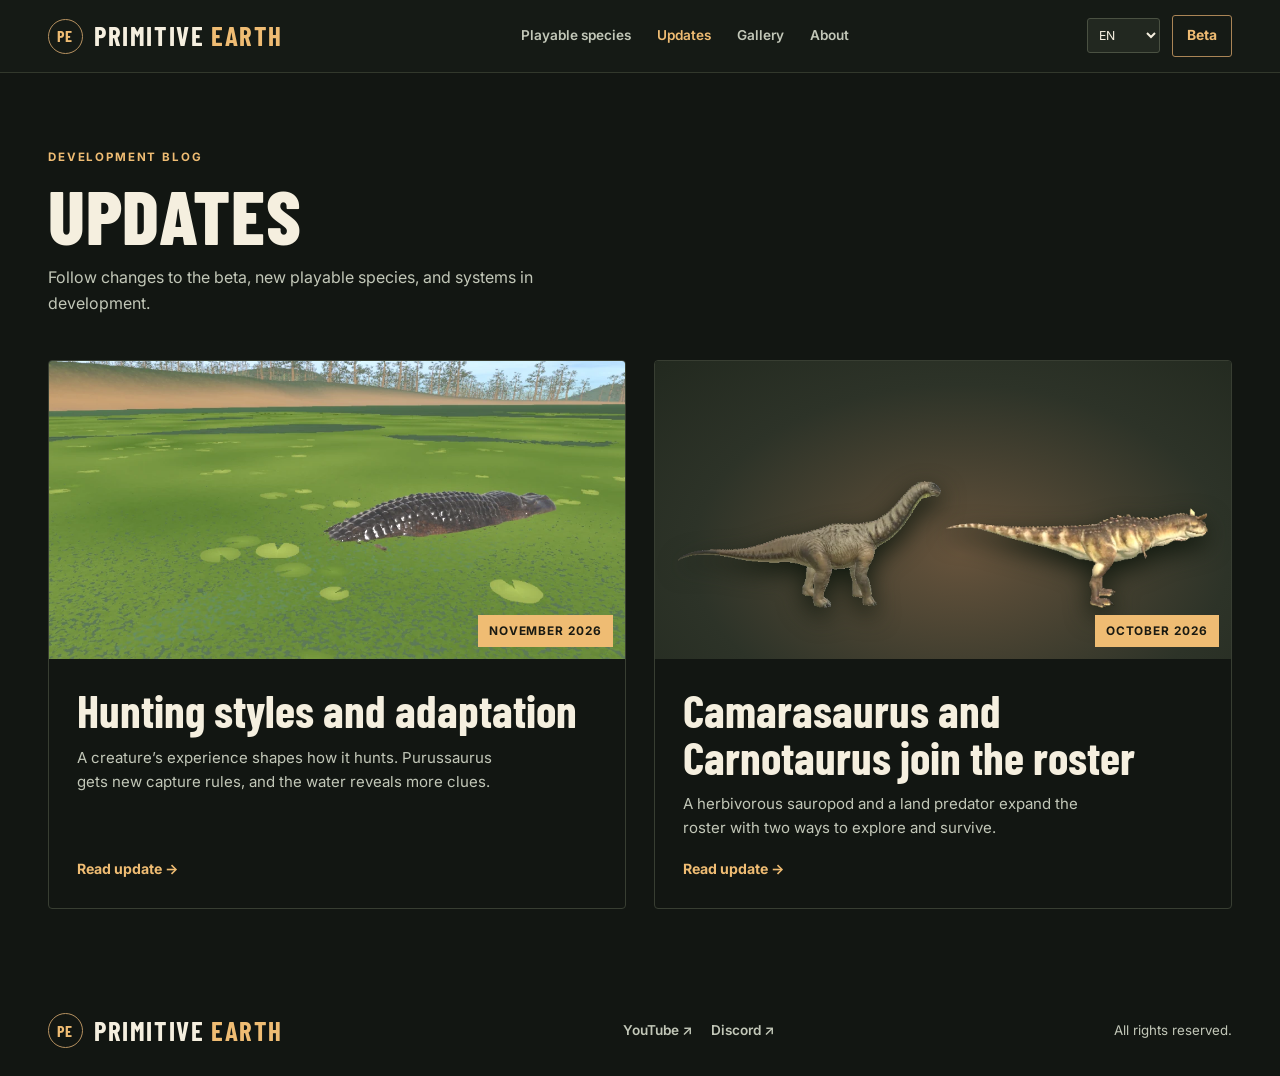
==== atualizacoes.html @ 701e572e "updates" ====
<!doctype html>
<html lang="pt-BR">
<head>
  <meta charset="utf-8">
  <meta name="viewport" content="width=device-width, initial-scale=1">
  <meta name="theme-color" content="#131713">
  <meta name="description" content="Acompanhe as mudanças do beta, as espécies que chegam ao jogo e os sistemas em evolução.">
  <title>Primitive Earth</title>
  <link rel="icon" href="media/pe-icon.png" type="image/png" sizes="64x64">
  <link rel="preconnect" href="https://fonts.googleapis.com">
  <link rel="preconnect" href="https://fonts.gstatic.com" crossorigin>
  <link href="https://fonts.googleapis.com/css2?family=Barlow+Condensed:wght@600;700;800&family=Inter:wght@400;500;600;700&display=swap" rel="stylesheet">
  <link rel="stylesheet" href="style.css">
  <script src="site-content.js" defer></script>
  <script src="script.js" defer></script>
</head>
<body>
  <a class="skip-link" href="#main" data-i18n="skip">Pular para o conteúdo</a>
  <header class="site-header">
    <div class="page-width header-inner">
      <a class="brand" href="index.html#top" aria-label="Primitive Earth">
        <span class="brand-mark" aria-hidden="true">PE</span>
        <span>Primitive <strong>Earth</strong></span>
      </a>
      <nav class="main-nav" aria-label="Navegação principal" data-i18n-label="navigation">
        <a href="index.html#dinossauros" data-i18n="nav_species">Jogáveis</a>
        <a href="atualizacoes.html" data-i18n="nav_updates" aria-current="page">Atualizações</a>
        <a href="index.html#galeria" data-i18n="nav_gallery">Galeria</a>
        <a href="index.html#sobre" data-i18n="nav_about">Sobre</a>
      </nav>
      <div class="header-actions">
        <select id="languageSelect" aria-label="Idioma" data-i18n-label="language">
          <option value="pt" selected>PT-BR</option>
          <option value="en">EN</option>
          <option value="es">ES</option>
        </select>
        <a class="button header-beta" href="index.html#beta" data-i18n="nav_beta">Beta</a>
      </div>
    </div>
  </header>

  <main id="main" class="section news-index">
    <div class="page-width">
      <div class="news-intro">
        <p class="eyebrow" data-i18n="news_label">Diário de desenvolvimento</p>
        <h1 data-i18n="updates_title">Atualizações</h1>
        <p class="lead" data-i18n="news_intro">Acompanhe as mudanças do beta, as espécies que chegam ao jogo e os sistemas em evolução.</p>
      </div>
      <div class="news-grid">
        <article class="news-card">
          <a href="novembro-2026.html">
            <div class="news-cover">
              <img src="media/purussaurus-lago.webp" width="1031" height="702" alt="">
              <time datetime="2026-11" data-i18n="nov_date">Novembro de 2026</time>
            </div>
            <div class="news-copy">
              <h2 data-i18n="nov_title">Estilos de caça e adaptação</h2>
              <p data-i18n="nov_summary">A experiência de cada criatura influencia seu estilo de caça. O Purussaurus ganha novas regras de captura e a água passa a revelar mais pistas.</p>
              <span class="text-link" aria-hidden="true" data-i18n="news_read">Ler atualização →</span>
            </div>
          </a>
        </article>
<article class="news-card">
          <a href="outubro-2026.html">
            <div class="news-cover">
              <div class="news-models" aria-hidden="true">
              <img src="media/camarasaurus.webp" width="389" height="188" alt="">
              <img src="media/carnotaurus.webp" width="390" height="148" alt="">
            </div>
              <time datetime="2026-10" data-i18n="oct_date">Outubro de 2026</time>
            </div>
            <div class="news-copy">
              <h2 data-i18n="oct_title">Camarasaurus e Carnotaurus jogáveis</h2>
              <p data-i18n="oct_summary">Um saurópode herbívoro e um predador terrestre ampliam a seleção e oferecem duas formas de explorar e sobreviver no mapa.</p>
              <span class="text-link" aria-hidden="true" data-i18n="news_read">Ler atualização →</span>
            </div>
          </a>
        </article>
      </div>
    </div>
  </main>

  <footer class="site-footer" id="community">
    <div class="page-width footer-inner">
      <a class="brand" href="index.html#top"><span class="brand-mark" aria-hidden="true">PE</span><span>Primitive <strong>Earth</strong></span></a>
      <div class="footer-links">
        <a href="https://www.youtube.com/@primitive-earth" target="_blank" rel="noopener noreferrer">YouTube ↗</a>
        <a href="https://discord.gg/87vQR5QtP" target="_blank" rel="noopener noreferrer">Discord ↗</a>
      </div>
      <small data-i18n="footer_rights">Todos os direitos reservados.</small>
    </div>
  </footer>
</body>
</html>
---- style.css ----
:root {
  color-scheme: dark;
  --bg: #121612;
  --surface: #1b201a;
  --raised: #212820;
  --text: #f5efdf;
  --muted: #c2c7b8;
  --accent: #efbc73;
  --line: #383e32;
  --display: "Barlow Condensed", "Bahnschrift Condensed", "Arial Narrow", Impact, sans-serif;
  --body: Inter, "Segoe UI", sans-serif;
}
*, *::before, *::after { box-sizing: border-box; }
html { scroll-behavior: smooth; scroll-padding-top: 96px; }
body { margin: 0; background: var(--bg); color: var(--text); font: 400 1rem/1.6 var(--body); }
[hidden] { display: none !important; }
a { color: inherit; text-decoration: none; }
img { display: block; max-width: 100%; }
button, input, select { font: inherit; }
h1, h2, h3, p, figure { margin: 0; }
button, summary { cursor: pointer; }
:focus-visible { outline: 2px solid var(--accent); outline-offset: 4px; }
.page-width { width: min(100% - 96px, 1184px); margin-inline: auto; }
.sr-only, .form-honeypot, .skip-link:not(:focus) {
  position: absolute; width: 1px; height: 1px; padding: 0; overflow: hidden;
  clip-path: inset(50%); white-space: nowrap; border: 0;
}
.skip-link:focus { position: fixed; top: 8px; left: 12px; z-index: 50; padding: 10px 16px; background: var(--accent); color: #171912; }
.site-header { position: sticky; top: 0; z-index: 5; background: #151a15; border-bottom: 1px solid #32382c; }
.header-inner { display: flex; align-items: center; justify-content: space-between; gap: 24px; min-height: 72px; }
.brand { display: inline-flex; align-items: center; gap: 11px; font: 700 1.67rem/.95 var(--display); white-space: nowrap; text-transform: uppercase; letter-spacing: .06em; }
.brand strong { color: var(--accent); }
.brand-mark { display: grid; place-items: center; width: 35px; height: 35px; border: 1px solid #b69160; border-radius: 50%; color: var(--accent); font-size: 1rem; letter-spacing: .08em; }
.main-nav, .header-actions { display: flex; align-items: center; gap: 26px; }
.main-nav a, .hero-meta, .footer-links { font-size: .85rem; font-weight: 600; }
.main-nav a, .footer-links a { color: var(--muted); }
.main-nav a:hover, .hero-meta a:hover, .footer-links a:hover { color: var(--accent); }
.header-actions { gap: 12px; }
.header-actions select {
  color: var(--text); background: #222820; border: 1px solid #4a5142; border-radius: 3px;
  font-size: .77rem; padding: 8px 7px;
}
.button {
  display: inline-flex; align-items: center; justify-content: center; gap: 15px; min-height: 46px;
  padding: 11px 17px; border: 1px solid transparent; border-radius: 3px;
  line-height: 1.25; font-weight: 700; font-size: .87rem; text-align: center;
}
.header-beta { border-color: #aa8556; color: var(--accent); min-height: 36px; padding-inline: 14px; }
.button-primary { color: #171914; background: var(--accent); }
.button-primary:hover { background: #ffd99f; }
.button-ghost { color: var(--text); background: #171c17bb; border-color: #82755c; }
.button-ghost:hover, .header-beta:hover { background: #353428; }
.hero { display: grid; align-items: center; position: relative; isolation: isolate; min-height: clamp(535px, 47vw, 690px); overflow: hidden; border-bottom: 1px solid #3c3d2f; background: #1b221a; }
.hero-image, .hero::after { position: absolute; inset: 0; width: 100%; height: 100%; z-index: -2; }
.hero-image { object-fit: cover; object-position: 60% 57%; }
.hero::after {
  content: ""; z-index: -1;
  background: linear-gradient(90deg, #10160ff2, #111711db 29%, #161b15a3 49%, #161b1550 71%, #151a1560),
    linear-gradient(0deg, #111710de, transparent 42%, #1d211631 73%, #171d1880);
}
.hero-inner { padding-block: 64px 59px; }
.eyebrow {
  color: var(--accent); font-size: .72rem; font-weight: 700; text-transform: uppercase; letter-spacing: .16em;
  margin-bottom: 10px; line-height: 1.45;
}
.hero-kicker { display: flex; align-items: center; gap: 12px; }
.hero-kicker::before { content: ""; width: 24px; height: 1px; background: currentColor; flex: 0 0 auto; }
h1, h2, h3 { font-family: var(--display); font-weight: 700; line-height: 1; }
h1 { text-transform: uppercase; font-size: clamp(3.6rem, 7.1vw, 7.25rem); letter-spacing: .008em; font-weight: 800; }
h1 span, h1 strong { display: block; }
h1 strong { font-weight: inherit; color: var(--accent); }
.hero-lead { max-width: 420px; margin-block: 21px 26px; font-size: 1.03rem; color: #e3e6d9; }
.button-row { display: flex; flex-wrap: wrap; gap: 10px; }
.hero-meta { display: flex; flex-wrap: wrap; gap: 10px 23px; margin-top: 27px; color: #d2d3c3; }
.hero-meta a { text-decoration: underline; text-underline-offset: 4px; }
.section { padding-block: 76px; }
h2 { font-size: clamp(2.75rem, 5vw, 4.3rem); letter-spacing: .015em; text-transform: uppercase; }
.lead { color: var(--muted); margin-top: 13px; max-width: 56ch; }
.section-heading { display: flex; justify-content: space-between; align-items: end; gap: 27px; margin-bottom: 26px; }
.filters { display: flex; flex-wrap: wrap; gap: 7px; padding-bottom: 1px; }
.filters button {
  border: 1px solid #454c3f; border-radius: 3px; padding: 8px 11px; color: var(--muted);
  background: #1a2119; font-size: .79rem; font-weight: 600;
}
.filters button:hover { border-color: var(--accent); }
.filters button[aria-pressed="true"] { color: #181b13; border-color: var(--accent); background: var(--accent); }
.roster-grid { display: grid; grid-template-columns: repeat(4,minmax(0,1fr)); gap: 12px; }
.species-card { background: var(--surface); border: 1px solid var(--line); min-width: 0; border-radius: 4px; overflow: hidden; }
.species-media { height: 139px; display: flex; align-items: flex-end; padding: 16px 13px 18px; background: radial-gradient(ellipse at 52% 62%, #414736, #222b21 57%, #151d16 100%); }
.species-card[data-habitat="water"] .species-media { background: radial-gradient(ellipse at 54% 65%, #2a4840, #182d28 60%, #14231e); }
.species-media img { width: 100%; height: 100%; object-fit: contain; object-position: 50% 73%; filter: drop-shadow(0 7px 9px #10150fb5); }
.species-copy { padding: 15px 15px 18px; }
.species-copy h3 { font-size: clamp(1.35rem, 2.1vw, 2rem); overflow-wrap: anywhere; }
.species-copy p { margin-top: 7px; font-size: .76rem; color: var(--muted); line-height: 1.5; }
.species-copy .species-diet { font-size: .65rem; text-transform: uppercase; letter-spacing: .1em; color: var(--accent); font-weight: 700; margin-bottom: 6px; margin-top: 0; }
.updates-section { background: #191e18; border-block: 1px solid var(--line); }
.world-grid { display: grid; grid-template-columns: 1.05fr .95fr; gap: clamp(24px, 5vw, 66px); align-items: center; }
.world-image { width: 100%; height: auto; border: 1px solid #454b3f; border-radius: 4px; }
.life-stages { display: flex; flex-wrap: wrap; gap: 13px; margin-top: 19px; color: var(--accent); font-size: .83rem; font-weight: 700; }
.beta-section { border-block: 1px solid #474838; background: #231f16 radial-gradient(ellipse at 32% 40%, #352e20, transparent 72%); }
.beta-grid { display: grid; grid-template-columns: 1fr 1fr; gap: 34px; align-items: center; }
.newsletter { background: #1b211a; border: 1px solid #56513f; padding: 23px; border-radius: 4px; }
.email-label { display: block; margin-bottom: 7px; font-weight: 700; font-size: .87rem; }
.newsletter-fields { display: grid; grid-template-columns: minmax(0,1fr) auto; gap: 8px; }
.newsletter input[type="email"] { min-width: 0; padding: 8px 11px; background: #111610; border: 1px solid #5b654e; border-radius: 3px; color: var(--text); }
.privacy-consent { display: flex; align-items: flex-start; gap: 10px; margin-top: 13px; font-size: .78rem; color: var(--muted); }
.privacy-consent input { accent-color: var(--accent); flex: 0 0 auto; width: 16px; height: 16px; margin-top: 4px; }
.newsletter-message { font-size: .83rem; color: var(--accent); }
.newsletter-message:not(:empty) { margin-top: 10px; }
.newsletter-message.error { color: #ffac9e; }
.newsletter-message.success { color: #b6dfad; }
.newsletter-message p, .newsletter-message a { margin-top: 7px; }
.newsletter-message a { display: inline-block; text-decoration: underline; }
.newsletter button:disabled { cursor: wait; opacity: .67; }
.footer-inner { display: flex; flex-wrap: wrap; align-items: center; justify-content: space-between; gap: 17px; padding-block: 28px; }
.footer-links { display: flex; gap: 18px; }
.footer-inner small { color: var(--muted); }
@media (max-width: 1040px) {
  .page-width { width: calc(100% - 56px); }
  .roster-grid { grid-template-columns: repeat(3,minmax(0,1fr)); }
}
@media (max-width: 760px) {
  html { scroll-padding-top: 126px; }
  .page-width { width: calc(100% - 36px); }
  .header-inner { flex-wrap: wrap; min-height: initial; gap: 5px 14px; padding-block: 11px 7px; }
  .brand { font-size: 1.21rem; gap: 8px; }
  .brand-mark { width: 31px; height: 31px; }
  .header-actions { gap: 8px; }
  .header-actions select { padding: 6px 4px; }
  .header-beta { padding-inline: 11px; }
  .main-nav { order: 3; width: 100%; gap: 21px; padding-block: 5px 2px; }
  .section { padding-block: 51px; }
  .section-heading { display: block; }
  .filters { margin-top: 16px; }
  .hero { min-height: 580px; }
  .hero-image { object-position: 64% 55%; }
  .hero::after { background: linear-gradient(90deg,#11160fe8,#1418138a),linear-gradient(0deg,#131713f2,transparent 44%); }
  .hero-inner { padding-block: 53px 48px; }
  .roster-grid { grid-template-columns: repeat(2,minmax(0,1fr)); gap: 8px; }
  .species-media { height: 116px; }
  .species-copy { padding: 12px; }
  .species-copy h3 { font-size: clamp(1.18rem, 4vw, 1.8rem); }
  .world-grid, .beta-grid { grid-template-columns: minmax(0,1fr); }
  .world-grid img { order: 2; }
  .footer-inner small { flex-basis: 100%; }
}
@media (max-width: 370px) {
  .newsletter-fields { grid-template-columns: 1fr; }
  .hero { min-height: 560px; }
  h1 { font-size: clamp(3rem, 13vw, 3.6rem); }
  .species-media { height: 100px; }
}
@media (prefers-reduced-motion: reduce) { html { scroll-behavior: auto; } }

.main-nav a[aria-current] { color: var(--accent); }
.hero-image { object-position: 66% 58%; }
.news-index { min-height: calc(100vh - 166px); }
.news-intro { margin-bottom: clamp(26px, 4vw, 43px); }
.news-intro h1, .article-heading h1 { font-size: clamp(3.25rem, 6vw, 6.2rem); }
.news-grid { display: grid; grid-template-columns: repeat(2, minmax(0, 1fr)); gap: clamp(15px, 2.4vw, 28px); }
.news-card { display: flex; min-width: 0; border: 1px solid var(--line); border-radius: 4px; background: var(--bg); }
.news-card:hover, .news-card:focus-within { border-color: #a27d4d; }
.news-card > a { display: flex; flex-direction: column; width: 100%; }
.news-cover { position: relative; overflow: hidden; aspect-ratio: 16 / 8.3; background: #252d23; }
.news-card .news-cover { border-radius: 3px 3px 0 0; }
.news-cover > img { width: 100%; height: 100%; object-fit: cover; object-position: 50% 55%; }
.news-cover time {
  position: absolute; right: 12px; bottom: 12px;
  padding: 7px 11px; background: var(--accent); color: #1a1a12;
}
time { color: var(--accent); text-transform: uppercase; font-weight: 700; font-size: .74rem; letter-spacing: .08em; }
.news-models {
  display: grid;
  grid-template-columns: 1fr 1fr;
  gap: 4px;
  align-items: end;
  height: 100%;
  padding: 8% 4% 9%;
  background: radial-gradient(ellipse at 53% 65%, #66533c, #2d3328 62%, #22291f);
}
.news-models img {
  width: 100%;
  height: 100%;
  max-height: 230px;
  min-height: 0;
  object-fit: contain;
  object-position: center bottom;
  filter: drop-shadow(0 9px 12px #11190f);
}
.news-copy { display: flex; flex: 1; flex-direction: column; gap: 12px; padding: clamp(17px, 3vw, 28px); }
.news-copy :is(h2, h3) { font-size: clamp(2rem, 3.6vw, 3.15rem); text-transform: none; letter-spacing: normal; }
.news-copy p { max-width: 49ch; color: var(--muted); font-size: .94rem; }
.text-link { color: var(--accent); font-size: .88rem; font-weight: 700; }
a.text-link:hover, .news-card a:hover .text-link { text-decoration: underline; text-underline-offset: 4px; }
.news-copy .text-link { margin-top: auto; padding-top: 6px; }
.article-page { max-width: 970px; }
.article-back { display: inline-block; margin-bottom: 25px; }
.article-heading h1 { margin-top: 7px; }
.article-heading .lead { max-width: 66ch; }
.article-cover { margin-top: 30px; border: 1px solid var(--line); border-radius: 4px; }
.article-body { display: grid; gap: 31px; max-width: 780px; margin: 32px auto 0; }
.article-body h2 { font-size: clamp(1.8rem, 4.2vw, 2.5rem); letter-spacing: 0; text-transform: none; margin-bottom: 11px; }
.article-body p, .about-copy { color: var(--muted); }
.article-body p + p, .about-copy p + p { margin-top: 11px; }
.article-figure img { width: 100%; height: auto; border: 1px solid var(--line); border-radius: 4px; }
.article-figure figcaption, .gallery-grid figcaption { color: var(--muted); margin-top: 8px; font-size: .82rem; }
.article-species { display: grid; grid-template-columns: minmax(0, .72fr) 1fr; gap: 21px; align-items: center; }
.article-species .species-media { border: 1px solid var(--line); border-radius: 4px; }
.gallery-section { background: var(--surface); border-block: 1px solid var(--line); }
.gallery-grid { display: grid; grid-template-columns: repeat(3, minmax(0, 1fr)); gap: 15px; margin-top: 24px; }
.gallery-grid a { display: block; border-radius: 3px; }
.gallery-grid img { width: 100%; height: auto; aspect-ratio: 16 / 9; object-fit: cover; border: 1px solid var(--line); border-radius: 3px; }
.about-grid { display: grid; grid-template-columns: minmax(0, .9fr) minmax(0, 1fr); gap: clamp(18px, 5vw, 65px); align-items: center; }
.about-copy { max-width: 64ch; }
.gameplay-dialog {
  width: min(980px, 100% - 32px); max-height: calc(100% - 32px); padding: 0;
  background: var(--surface); color: var(--text); border: 1px solid #837155; border-radius: 4px;
}
.gameplay-dialog::backdrop { background: #080b08df; }
.gameplay-header { display: flex; justify-content: space-between; align-items: center; gap: 12px; padding: 12px 14px; }
.gameplay-header h2 { font-size: clamp(1.4rem, 4vw, 2.2rem); }
.gameplay-header button {
  width: 42px; height: 42px; color: var(--accent); background: var(--bg);
  border: 1px solid var(--line); border-radius: 3px; font-size: 1.6rem; line-height: 1;
}
.gameplay-dialog video { display: block; width: 100%; max-height: calc(100dvh - 100px); background: #000; }
@media (max-width: 760px) {
  .main-nav { flex-wrap: wrap; gap: 7px clamp(8px, 3.1vw, 21px); }
  .main-nav a { font-size: .8rem; }
  .hero-image { object-position: 70% 54%; }
  .updates-section .section-heading .text-link { display: inline-block; margin-top: 10px; }
  .news-grid, .about-grid { grid-template-columns: minmax(0, 1fr); }
  .gallery-grid { grid-template-columns: repeat(2, minmax(0, 1fr)); }
}
@media (max-width: 470px) {
  .gallery-grid, .article-species { grid-template-columns: minmax(0, 1fr); }
}
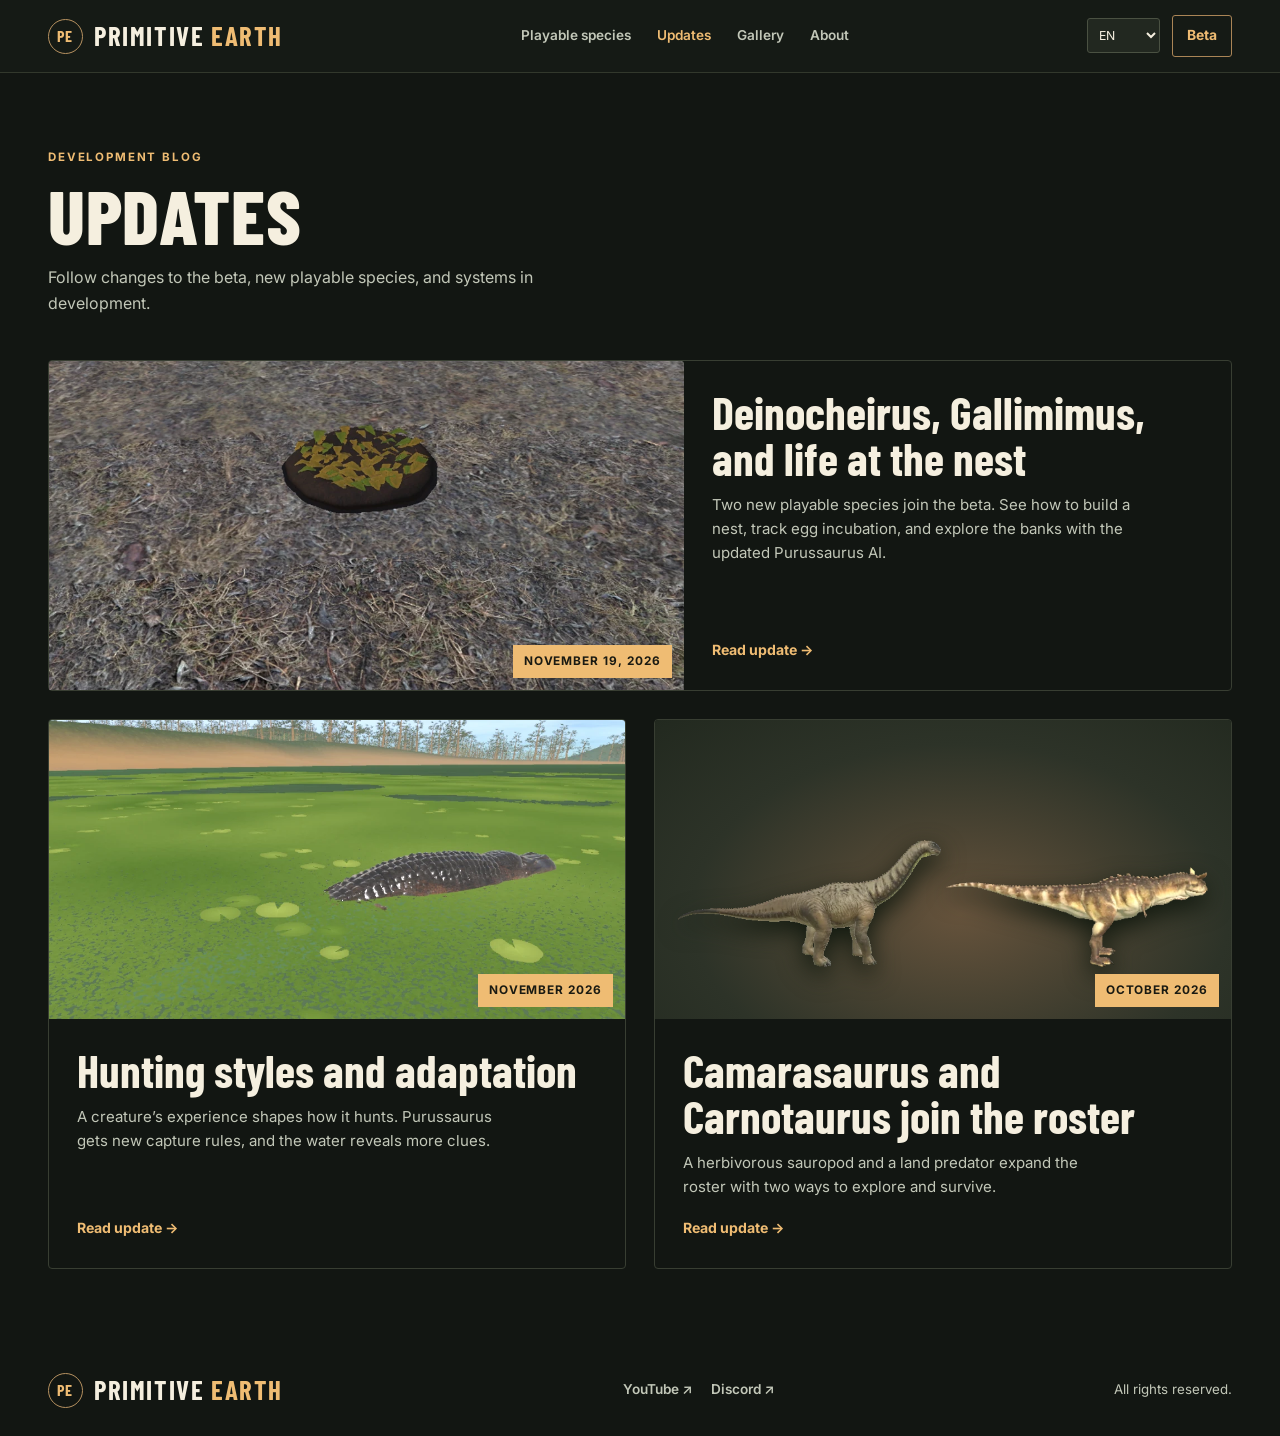
==== commit f9f5b00a: "updates" ====
--- a/atualizacoes.html
+++ b/atualizacoes.html
@@ -34,7 +34,7 @@
           <option value="en">EN</option>
           <option value="es">ES</option>
         </select>
-        <a class="button header-beta" href="index.html#beta" data-i18n="nav_beta">Beta</a>
+        <a class="button header-beta" href="beta.html" data-i18n="nav_beta">Beta</a>
       </div>
     </div>
   </header>
@@ -47,6 +47,19 @@
         <p class="lead" data-i18n="news_intro">Acompanhe as mudanças do beta, as espécies que chegam ao jogo e os sistemas em evolução.</p>
       </div>
       <div class="news-grid">
+        <article class="news-card news-card-featured">
+          <a href="ninhos-e-novos-jogaveis.html">
+            <div class="news-cover">
+              <img src="media/ninho-finalizado.webp" width="960" height="540" alt="" loading="lazy">
+              <time datetime="2026-11-19" data-i18n="nest_post_date">19 de novembro de 2026</time>
+            </div>
+            <div class="news-copy">
+              <h2 data-i18n="nest_post_title">Deinocheirus, Gallimimus e a vida no ninho</h2>
+              <p data-i18n="nest_post_summary">Dois novos jogáveis chegam ao beta. Veja como construir um ninho, acompanhar a incubação dos ovos e explorar as margens com o novo comportamento do Purussaurus.</p>
+              <span class="text-link" aria-hidden="true" data-i18n="news_read">Ler atualização →</span>
+            </div>
+          </a>
+        </article>
         <article class="news-card">
           <a href="novembro-2026.html">
             <div class="news-cover">
--- a/style.css
+++ b/style.css
@@ -161,6 +161,11 @@
 .news-card { display: flex; min-width: 0; border: 1px solid var(--line); border-radius: 4px; background: var(--bg); }
 .news-card:hover, .news-card:focus-within { border-color: #a27d4d; }
 .news-card > a { display: flex; flex-direction: column; width: 100%; }
+.news-card-featured { grid-column: 1 / -1; }
+.news-card-featured > a { display: grid; grid-template-columns: minmax(0, 1.16fr) minmax(0, 1fr); }
+.news-card-featured .news-cover { height: 100%; min-height: 235px; border-radius: 3px 0 0 3px; }
+.news-card-featured .news-copy { justify-content: center; }
+.news-card-featured .text-link { margin-top: 0; }
 .news-cover { position: relative; overflow: hidden; aspect-ratio: 16 / 8.3; background: #252d23; }
 .news-card .news-cover { border-radius: 3px 3px 0 0; }
 .news-cover > img { width: 100%; height: 100%; object-fit: cover; object-position: 50% 55%; }
@@ -203,6 +208,10 @@
 .article-body p, .about-copy { color: var(--muted); }
 .article-body p + p, .about-copy p + p { margin-top: 11px; }
 .article-figure img { width: 100%; height: auto; border: 1px solid var(--line); border-radius: 4px; }
+.article-playables { display: grid; gap: 16px; }
+.article-playables h2 { margin-bottom: 0; }
+.article-playables h3 { font-size: 1.45rem; letter-spacing: 0; text-transform: none; margin-bottom: 5px; }
+.article-detail { max-width: 512px; }
 .article-figure figcaption, .gallery-grid figcaption { color: var(--muted); margin-top: 8px; font-size: .82rem; }
 .article-species { display: grid; grid-template-columns: minmax(0, .72fr) 1fr; gap: 21px; align-items: center; }
 .article-species .species-media { border: 1px solid var(--line); border-radius: 4px; }
@@ -230,8 +239,93 @@
   .hero-image { object-position: 70% 54%; }
   .updates-section .section-heading .text-link { display: inline-block; margin-top: 10px; }
   .news-grid, .about-grid { grid-template-columns: minmax(0, 1fr); }
+  .news-card-featured > a { display: flex; }
+  .news-card-featured .news-cover { height: auto; min-height: 0; border-radius: 3px 3px 0 0; }
   .gallery-grid { grid-template-columns: repeat(2, minmax(0, 1fr)); }
 }
 @media (max-width: 470px) {
   .gallery-grid, .article-species { grid-template-columns: minmax(0, 1fr); }
 }
+
+.gallery-grid a { overflow: hidden; background: var(--bg); }
+.gallery-grid a:hover img { filter: brightness(1.12); }
+html:has(.gallery-dialog[open]) { overflow: hidden; }
+.gallery-dialog {
+  width: min(1140px, calc(100% - 48px));
+  max-height: calc(100dvh - 32px); padding: 0; overflow: auto;
+  border: 1px solid #515a4a; border-radius: 5px; color: var(--text); background: #101410;
+}
+.gallery-dialog::backdrop { background: #080b08e8; }
+.gallery-dialog-header {
+  display: flex; align-items: center; justify-content: space-between; gap: 15px;
+  padding: 8px 14px; border-bottom: 1px solid var(--line);
+}
+.gallery-dialog-header h2,
+.beta-download-card h2, .beta-guide h2, .beta-thanks h2 {
+  font-size: clamp(1.6rem, 4vw, 2.2rem); letter-spacing: 0; text-transform: none;
+}
+.gallery-full-image {
+  width: 100%; height: min(66dvh, 680px); object-fit: contain;
+  background: #090c09; touch-action: pan-y pinch-zoom; user-select: none;
+}
+.gallery-controls {
+  display: grid; grid-template-columns: auto minmax(0, 1fr) auto; align-items: center;
+  gap: 12px; padding: 10px 14px; border-top: 1px solid var(--line);
+}
+.gallery-control {
+  display: grid; place-items: center; min-width: 44px; min-height: 44px; padding: 3px 12px;
+  border: 1px solid #545b4e; border-radius: 3px; color: var(--text); background: var(--raised);
+  font-size: 1.5rem; line-height: 1;
+}
+.gallery-control:hover, .gallery-control:focus-visible { color: var(--accent); border-color: var(--accent); }
+.gallery-information { min-width: 0; text-align: center; }
+.gallery-caption { font-weight: 600; }
+.gallery-counter { color: var(--muted); font-size: .88rem; font-variant-numeric: tabular-nums; }
+
+.beta-hero {
+  display: grid; align-items: end; position: relative; isolation: isolate;
+  min-height: clamp(320px, 38vw, 510px); overflow: hidden; border-bottom: 1px solid var(--line);
+}
+.beta-hero > img, .beta-hero::after {
+  position: absolute; inset: 0; z-index: -1; width: 100%; height: 100%;
+}
+.beta-hero > img { object-fit: cover; object-position: 64% 50%; z-index: -2; }
+.beta-hero::after {
+  content: ""; background: linear-gradient(76deg, #10150fec 5%, #10150f8f 48%, #10150f36 78%),
+    linear-gradient(0deg, #10150fdc, #10150f0d 75%);
+}
+.beta-hero-copy { padding-block: clamp(38px, 6vw, 80px); }
+.beta-hero h1 { font-size: clamp(3rem, 8vw, 7rem); }
+.beta-hero .lead { color: var(--text); max-width: 53ch; }
+.beta-main { display: grid; gap: 28px; padding-block: clamp(32px, 6vw, 68px); }
+.beta-details { display: grid; grid-template-columns: minmax(0, 1.07fr) minmax(0, 1fr); gap: 24px; align-items: start; }
+.beta-download-card, .beta-thanks {
+  padding: clamp(21px, 4vw, 34px); border: 1px solid #82704e; border-radius: 5px;
+  background: var(--raised);
+}
+.beta-download-card dl { display: flex; flex-wrap: wrap; gap: 13px 24px; margin: 18px 0; }
+.beta-download-card dl > div { min-width: 102px; }
+.beta-download-card dt { color: var(--muted); font-size: .88rem; }
+.beta-download-card dd { margin: 0; font-weight: 700; }
+.beta-download-card .button { min-height: 48px; font-size: 1rem; }
+.beta-download-card .button:disabled { color: #d8d0bd; background: #33392f; border-color: #535a4a; cursor: default; }
+.beta-download-card p:not(.eyebrow), .beta-thanks p, .beta-guide li, .beta-guide p { color: var(--muted); }
+.beta-download-card p:not(.eyebrow), .beta-thanks p, .beta-guide p { margin-top: 12px; }
+.beta-guide {
+  align-self: stretch; padding: clamp(21px, 4vw, 34px); border: 1px solid var(--line);
+  border-radius: 5px; background: var(--surface);
+}
+.beta-guide ol { margin: 15px 0 0; padding-left: 1.35em; }
+.beta-guide li + li { margin-top: 8px; }
+.beta-thanks .button-row { margin-top: 18px; }
+
+@media (max-width: 760px) {
+  .beta-details { grid-template-columns: minmax(0, 1fr); gap: 16px; }
+  .beta-main { gap: 16px; }
+}
+@media (max-width: 470px) {
+  .gallery-dialog { width: calc(100% - 22px); }
+  .gallery-full-image { height: auto; max-height: 56dvh; aspect-ratio: 16 / 10; }
+  .gallery-dialog-header, .gallery-controls { padding-inline: 8px; }
+  .gallery-controls { gap: 7px; }
+}
